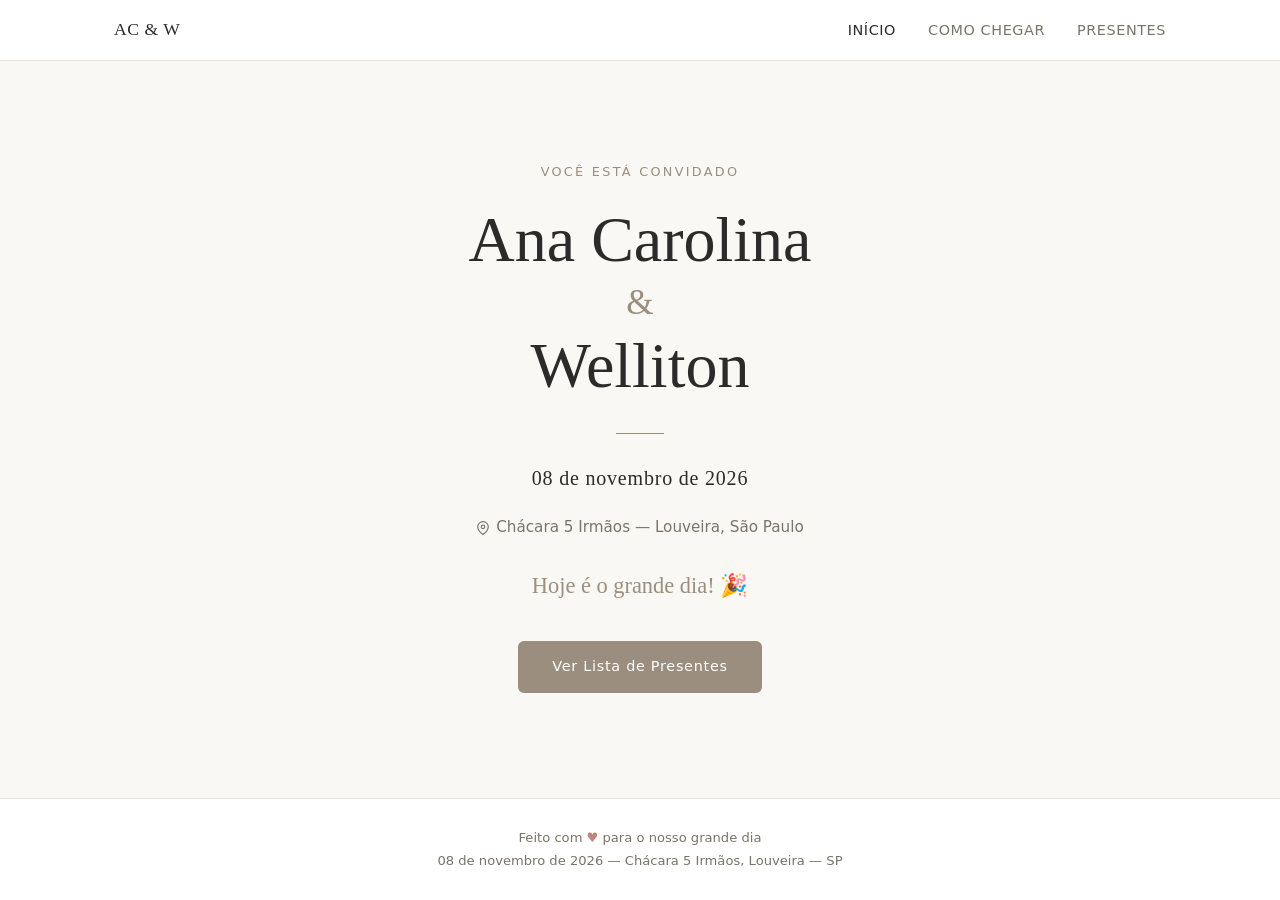
==== index.html @ 6558b36c "Initial commit" ====
<!DOCTYPE html>
<html lang="pt-BR">
<head>
  <meta charset="UTF-8" />
  <meta name="viewport" content="width=device-width, initial-scale=1.0" />
  <title>Ana Carolina &amp; Welliton — 08.11.2026</title>
  <meta name="description" content="Casamento de Ana Carolina e Welliton — 08 de novembro de 2026, Chácara 5 Irmãos, Louveira, São Paulo." />
  <link rel="stylesheet" href="assets/css/style.css" />
</head>
<body>

  <!-- Navegação -->
  <nav class="nav" aria-label="Navegação principal">
    <div class="container nav__inner">
      <span class="nav__brand">AC &amp; W</span>
      <ul class="nav__links">
        <li><a href="index.html" class="active" aria-current="page">Início</a></li>
        <li><a href="como-chegar.html">Como Chegar</a></li>
        <li><a href="presentes.html">Presentes</a></li>
      </ul>
    </div>
  </nav>

  <main>
    <!-- Hero -->
    <section class="hero" aria-labelledby="hero-names">
      <p class="hero__eyebrow">Você está convidado</p>

      <h1 class="hero__names" id="hero-names">
        Ana Carolina
        <span class="hero__ampersand">&amp;</span>
        Welliton
      </h1>

      <div class="hero__divider" aria-hidden="true"></div>

      <p class="hero__date">08 de novembro de 2026</p>

      <a class="hero__location" href="como-chegar.html" aria-label="Ver como chegar">
        <svg width="14" height="14" viewBox="0 0 24 24" fill="none"
             stroke="currentColor" stroke-width="2" stroke-linecap="round"
             stroke-linejoin="round" aria-hidden="true">
          <path d="M21 10c0 7-9 13-9 13S3 17 3 10a9 9 0 0 1 18 0z"/>
          <circle cx="12" cy="10" r="3"/>
        </svg>
        Chácara 5 Irmãos — Louveira, São Paulo
      </a>

      <!-- Contador regressivo -->
      <div class="countdown" id="countdown" aria-label="Contagem regressiva para o casamento">
        <div class="countdown__item">
          <span class="countdown__num" id="cd-days">—</span>
          <span class="countdown__label">dias</span>
        </div>
        <span class="countdown__sep" aria-hidden="true">·</span>
        <div class="countdown__item">
          <span class="countdown__num" id="cd-hours">—</span>
          <span class="countdown__label">horas</span>
        </div>
        <span class="countdown__sep" aria-hidden="true">·</span>
        <div class="countdown__item">
          <span class="countdown__num" id="cd-min">—</span>
          <span class="countdown__label">minutos</span>
        </div>
        <span class="countdown__sep" aria-hidden="true">·</span>
        <div class="countdown__item">
          <span class="countdown__num" id="cd-sec">—</span>
          <span class="countdown__label">segundos</span>
        </div>
      </div>

      <div class="hero__cta">
        <a href="presentes.html" class="btn btn-primary">Ver Lista de Presentes</a>
      </div>
    </section>
  </main>

  <!-- Rodapé -->
  <footer class="footer">
    <p class="footer__text">
      Feito com <span class="footer__heart" aria-label="amor">♥</span> para o nosso grande dia<br />
      08 de novembro de 2026 &mdash; Chácara 5 Irmãos, Louveira &mdash; SP
    </p>
  </footer>

  <!-- Contador regressivo -->
  <script>
    (function () {
      // Data e hora da cerimônia (horário de Brasília, UTC-3)
      var WEDDING = new Date("2026-11-08T16:00:00-03:00");

      function pad(n) { return String(n).padStart(2, "0"); }

      function tick() {
        var now  = new Date();
        var diff = WEDDING - now;

        if (diff <= 0) {
          document.getElementById("countdown").innerHTML =
            '<p style="font-family:var(--font-serif);font-size:1.4rem;color:var(--color-accent)">Hoje é o grande dia! 🎉</p>';
          return;
        }

        var days  = Math.floor(diff / 864e5);
        var hours = Math.floor((diff % 864e5) / 36e5);
        var mins  = Math.floor((diff % 36e5) / 6e4);
        var secs  = Math.floor((diff % 6e4) / 1e3);

        document.getElementById("cd-days").textContent  = days;
        document.getElementById("cd-hours").textContent = pad(hours);
        document.getElementById("cd-min").textContent   = pad(mins);
        document.getElementById("cd-sec").textContent   = pad(secs);
      }

      tick();
      setInterval(tick, 1000);
    })();
  </script>

</body>
</html>
---- assets/css/style.css ----
/* ============================================================
   Site de Casamento — Ana Carolina & Welliton
   Estilo: Moderno e minimalista
   ============================================================ */

/* ---------- Reset & base ---------- */
*, *::before, *::after {
  box-sizing: border-box;
  margin: 0;
  padding: 0;
}

:root {
  --color-bg:       #faf8f5;
  --color-surface:  #ffffff;
  --color-text:     #2b2b2b;
  --color-muted:    #7a7469;
  --color-accent:   #9b8e7e;   /* sage/taupe */
  --color-accent-h: #7a6d5e;   /* hover */
  --color-border:   #e8e3db;
  --color-tag:      #f0ece5;

  --font-sans: "Segoe UI", system-ui, -apple-system, sans-serif;
  --font-serif: Georgia, "Times New Roman", serif;

  --radius: 12px;
  --radius-sm: 6px;
  --shadow: 0 2px 16px rgba(0,0,0,.07);
  --transition: 180ms ease;
}

html {
  font-size: 16px;
  scroll-behavior: smooth;
}

body {
  font-family: var(--font-sans);
  background-color: var(--color-bg);
  color: var(--color-text);
  line-height: 1.65;
  min-height: 100vh;
  display: flex;
  flex-direction: column;
}

img {
  max-width: 100%;
  display: block;
}

a {
  color: var(--color-accent);
  text-decoration: none;
  transition: color var(--transition);
}

a:hover {
  color: var(--color-accent-h);
}

/* ---------- Layout helpers ---------- */
.container {
  width: 100%;
  max-width: 1100px;
  margin: 0 auto;
  padding: 0 24px;
}

main {
  flex: 1;
}

/* ---------- Navigation ---------- */
.nav {
  background: var(--color-surface);
  border-bottom: 1px solid var(--color-border);
  position: sticky;
  top: 0;
  z-index: 100;
}

.nav__inner {
  display: flex;
  align-items: center;
  justify-content: space-between;
  height: 60px;
}

.nav__brand {
  font-family: var(--font-serif);
  font-size: 1.1rem;
  color: var(--color-text);
  letter-spacing: .03em;
}

.nav__links {
  display: flex;
  gap: 32px;
  list-style: none;
}

.nav__links a {
  font-size: .9rem;
  color: var(--color-muted);
  letter-spacing: .04em;
  text-transform: uppercase;
  transition: color var(--transition);
}

.nav__links a:hover,
.nav__links a.active {
  color: var(--color-text);
}

/* ---------- Hero (index.html) ---------- */
.hero {
  display: flex;
  flex-direction: column;
  align-items: center;
  justify-content: center;
  text-align: center;
  padding: 100px 24px 80px;
  gap: 20px;
}

.hero__eyebrow {
  font-size: .8rem;
  letter-spacing: .18em;
  text-transform: uppercase;
  color: var(--color-accent);
}

.hero__names {
  font-family: var(--font-serif);
  font-size: clamp(2.4rem, 6vw, 4rem);
  font-weight: 400;
  line-height: 1.2;
  color: var(--color-text);
}

.hero__ampersand {
  display: block;
  font-size: .55em;
  color: var(--color-accent);
  margin: .1em 0;
}

.hero__divider {
  width: 48px;
  height: 1px;
  background: var(--color-accent);
  margin: 8px auto;
}

.hero__date {
  font-family: var(--font-serif);
  font-size: 1.25rem;
  color: var(--color-text);
  letter-spacing: .04em;
}

.hero__location {
  font-size: .95rem;
  color: var(--color-muted);
  display: flex;
  align-items: center;
  gap: 6px;
  text-decoration: none;
  transition: color var(--transition);
}

.hero__location:hover {
  color: var(--color-accent);
}

.hero__location svg {
  flex-shrink: 0;
}

.hero__cta {
  margin-top: 16px;
}

/* Countdown */
.countdown {
  display: flex;
  gap: 28px;
  justify-content: center;
  flex-wrap: wrap;
  margin-top: 8px;
}

.countdown__item {
  display: flex;
  flex-direction: column;
  align-items: center;
  gap: 2px;
}

.countdown__num {
  font-family: var(--font-serif);
  font-size: 2.4rem;
  line-height: 1;
  color: var(--color-text);
  min-width: 56px;
  text-align: center;
}

.countdown__label {
  font-size: .7rem;
  letter-spacing: .12em;
  text-transform: uppercase;
  color: var(--color-muted);
}

.countdown__sep {
  font-size: 1.8rem;
  color: var(--color-border);
  padding-top: 4px;
}

/* ---------- Buttons ---------- */
.btn {
  display: inline-block;
  padding: 12px 32px;
  border-radius: var(--radius-sm);
  font-size: .9rem;
  font-weight: 500;
  letter-spacing: .05em;
  cursor: pointer;
  transition: background var(--transition), color var(--transition), border-color var(--transition);
  text-decoration: none;
}

.btn-primary {
  background: var(--color-accent);
  color: #fff;
  border: 2px solid var(--color-accent);
}

.btn-primary:hover {
  background: var(--color-accent-h);
  border-color: var(--color-accent-h);
  color: #fff;
}

.btn-outline {
  background: transparent;
  color: var(--color-accent);
  border: 2px solid var(--color-accent);
}

.btn-outline:hover {
  background: var(--color-accent);
  color: #fff;
}

/* ---------- Page header ---------- */
.page-header {
  text-align: center;
  padding: 60px 24px 40px;
}

.page-header__title {
  font-family: var(--font-serif);
  font-size: clamp(1.8rem, 4vw, 2.6rem);
  font-weight: 400;
  color: var(--color-text);
}

.page-header__sub {
  margin-top: 10px;
  color: var(--color-muted);
  font-size: .95rem;
}

/* ---------- Gifts grid (presentes.html) ---------- */
.gifts-section {
  padding: 0 0 80px;
}

#gifts-grid {
  display: grid;
  grid-template-columns: repeat(auto-fill, minmax(260px, 1fr));
  gap: 28px;
}

.gift-card {
  background: var(--color-surface);
  border: 1px solid var(--color-border);
  border-radius: var(--radius);
  overflow: hidden;
  display: flex;
  flex-direction: column;
  box-shadow: var(--shadow);
  transition: transform var(--transition), box-shadow var(--transition);
}

.gift-card:hover {
  transform: translateY(-3px);
  box-shadow: 0 6px 24px rgba(0,0,0,.1);
}

.gift-img-wrap {
  width: 100%;
  aspect-ratio: 4 / 3;
  overflow: hidden;
  background: var(--color-tag);
}

.gift-img-wrap img {
  width: 100%;
  height: 100%;
  object-fit: cover;
  transition: transform 300ms ease;
}

.gift-card:hover .gift-img-wrap img {
  transform: scale(1.04);
}

.gift-body {
  padding: 20px;
  display: flex;
  flex-direction: column;
  flex: 1;
  gap: 8px;
}

.gift-title {
  font-family: var(--font-serif);
  font-size: 1.1rem;
  font-weight: 400;
  color: var(--color-text);
}

.gift-desc {
  font-size: .88rem;
  color: var(--color-muted);
  line-height: 1.55;
  flex: 1;
}

.gift-price {
  font-size: 1.2rem;
  font-weight: 600;
  color: var(--color-text);
}

.gift-body .btn {
  align-self: flex-start;
  margin-top: 4px;
}

.empty-state {
  color: var(--color-muted);
  text-align: center;
  padding: 40px;
  grid-column: 1 / -1;
}

/* ---------- Payment page (pagamento.html) ---------- */
.payment-section {
  display: flex;
  flex-direction: column;
  align-items: center;
  padding: 20px 24px 80px;
  gap: 0;
}

.payment-card {
  background: var(--color-surface);
  border: 1px solid var(--color-border);
  border-radius: var(--radius);
  box-shadow: var(--shadow);
  padding: 40px 36px;
  max-width: 480px;
  width: 100%;
  display: flex;
  flex-direction: column;
  align-items: center;
  gap: 24px;
  text-align: center;
}

.payment-info {
  width: 100%;
}

.payment-gift-title {
  font-family: var(--font-serif);
  font-size: 1.4rem;
  font-weight: 400;
  margin: 6px 0 2px;
}

.payment-gift-price {
  font-size: 1.5rem;
  font-weight: 600;
  color: var(--color-accent);
}

.payment-no-gift {
  color: var(--color-muted);
  font-size: .95rem;
}

.qr-wrapper {
  padding: 16px;
  background: #fff;
  border: 1px solid var(--color-border);
  border-radius: var(--radius-sm);
  display: inline-block;
}

#qrcode img,
#qrcode canvas {
  border-radius: 4px;
}

.pix-label {
  font-size: .8rem;
  letter-spacing: .1em;
  text-transform: uppercase;
  color: var(--color-muted);
  width: 100%;
  text-align: left;
}

.pix-copy-row {
  display: flex;
  gap: 8px;
  width: 100%;
}

#pix-string {
  flex: 1;
  padding: 10px 12px;
  border: 1px solid var(--color-border);
  border-radius: var(--radius-sm);
  font-size: .78rem;
  font-family: monospace;
  color: var(--color-muted);
  background: var(--color-bg);
  overflow: hidden;
  text-overflow: ellipsis;
  white-space: nowrap;
  cursor: text;
  min-width: 0;
}

#copy-btn {
  padding: 10px 20px;
  white-space: nowrap;
  flex-shrink: 0;
}

#copy-feedback {
  font-size: .82rem;
  color: #4a7c59;
  font-weight: 500;
  min-height: 20px;
  transition: opacity var(--transition);
  opacity: 0;
}

#copy-feedback.visible {
  opacity: 1;
}

.payment-back {
  margin-top: 4px;
  font-size: .88rem;
  color: var(--color-muted);
}

.payment-back a {
  color: var(--color-accent);
}

/* ---------- Directions page (como-chegar.html) ---------- */
.directions-section {
  padding: 0 0 80px;
}

.directions-card {
  display: grid;
  grid-template-columns: 1fr 1fr;
  gap: 0;
  background: var(--color-surface);
  border: 1px solid var(--color-border);
  border-radius: var(--radius);
  overflow: hidden;
  box-shadow: var(--shadow);
}

.directions-info {
  padding: 40px 36px;
  display: flex;
  flex-direction: column;
  gap: 28px;
}

.directions-block {
  display: flex;
  flex-direction: column;
  gap: 4px;
}

.directions-heading {
  font-size: .72rem;
  letter-spacing: .14em;
  text-transform: uppercase;
  color: var(--color-muted);
  font-weight: 500;
  font-family: var(--font-sans);
}

.directions-place {
  font-family: var(--font-serif);
  font-size: 1.3rem;
  font-weight: 400;
}

.directions-address {
  font-style: normal;
  line-height: 1.7;
  color: var(--color-text);
}

.directions-btn {
  align-self: flex-start;
  display: inline-flex;
  align-items: center;
  gap: 8px;
  margin-top: auto;
}

.directions-map {
  min-height: 400px;
}

.directions-map iframe {
  width: 100%;
  height: 100%;
  min-height: 400px;
  border: none;
  display: block;
}

@media (max-width: 720px) {
  .directions-card {
    grid-template-columns: 1fr;
  }

  .directions-info {
    padding: 28px 20px;
  }

  .directions-map,
  .directions-map iframe {
    min-height: 300px;
  }
}

/* ---------- Footer ---------- */
.footer {
  background: var(--color-surface);
  border-top: 1px solid var(--color-border);
  text-align: center;
  padding: 28px 24px;
}

.footer__text {
  font-size: .82rem;
  color: var(--color-muted);
  line-height: 1.7;
}

.footer__heart {
  color: #c0857a;
}

/* ---------- Responsive ---------- */
@media (max-width: 600px) {
  .nav__links {
    gap: 18px;
  }

  .nav__links a {
    font-size: .8rem;
  }

  .hero {
    padding: 70px 20px 56px;
  }

  .payment-card {
    padding: 28px 20px;
  }

  .countdown__num {
    font-size: 1.8rem;
    min-width: 42px;
  }

  #gifts-grid {
    grid-template-columns: repeat(auto-fill, minmax(220px, 1fr));
    gap: 18px;
  }
}

@media (max-width: 400px) {
  #gifts-grid {
    grid-template-columns: 1fr;
  }
}
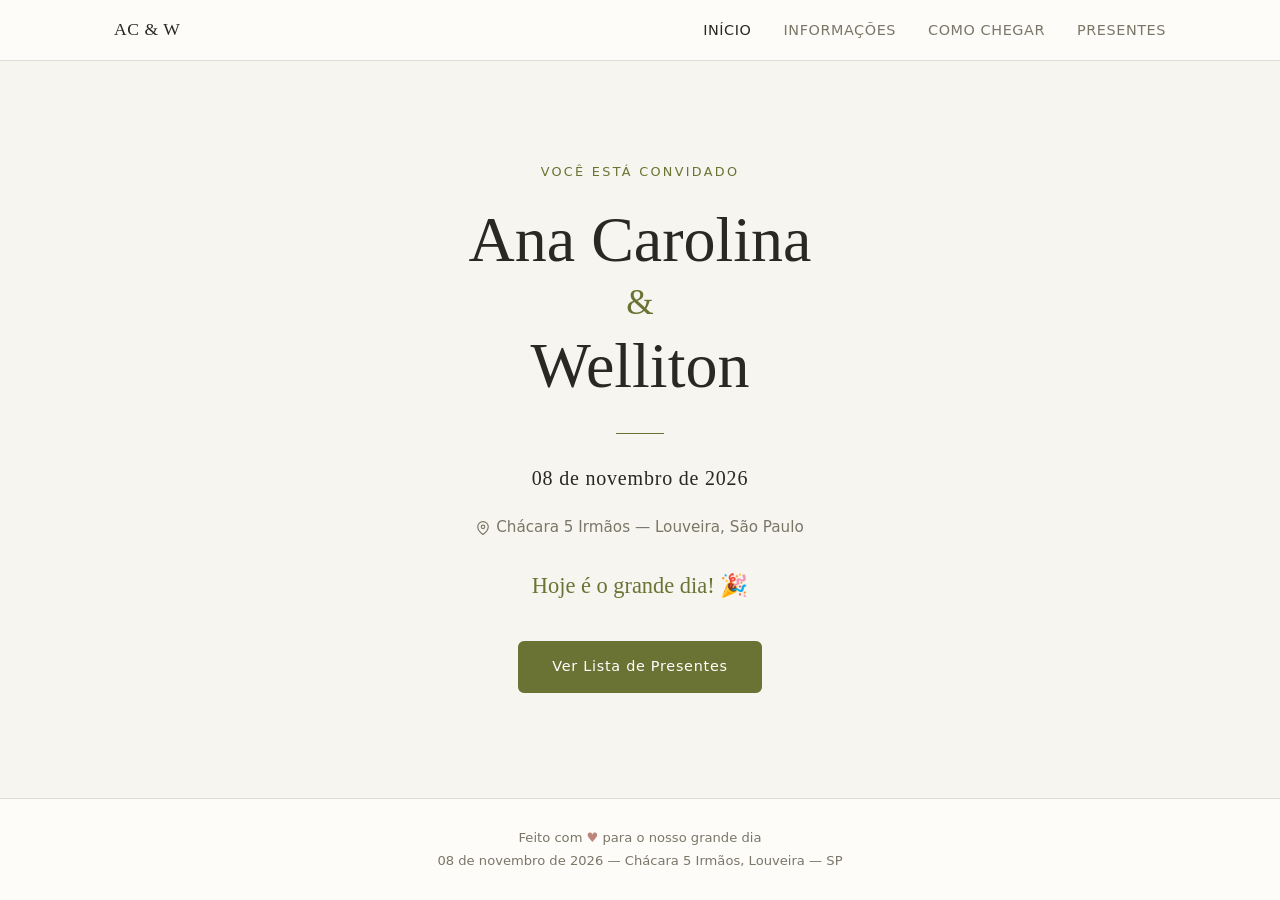
==== commit b2d00372: "Add página Informações" ====
--- a/index.html
+++ b/index.html
@@ -15,6 +15,7 @@
       <span class="nav__brand">AC &amp; W</span>
       <ul class="nav__links">
         <li><a href="index.html" class="active" aria-current="page">Início</a></li>
+        <li><a href="informacoes.html">Informações</a></li>
         <li><a href="como-chegar.html">Como Chegar</a></li>
         <li><a href="presentes.html">Presentes</a></li>
       </ul>
--- a/assets/css/style.css
+++ b/assets/css/style.css
@@ -11,14 +11,14 @@
 }
 
 :root {
-  --color-bg:       #faf8f5;
-  --color-surface:  #ffffff;
-  --color-text:     #2b2b2b;
-  --color-muted:    #7a7469;
-  --color-accent:   #9b8e7e;   /* sage/taupe */
-  --color-accent-h: #7a6d5e;   /* hover */
-  --color-border:   #e8e3db;
-  --color-tag:      #f0ece5;
+  --color-bg:       #f7f5ef;
+  --color-surface:  #fdfcf8;
+  --color-text:     #2a2824;
+  --color-muted:    #7a7668;
+  --color-accent:   #6b7334;   /* verde oliva do convite */
+  --color-accent-h: #545c28;   /* hover */
+  --color-border:   #e2ddd3;
+  --color-tag:      #eeeade;
 
   --font-sans: "Segoe UI", system-ui, -apple-system, sans-serif;
   --font-serif: Georgia, "Times New Roman", serif;
@@ -479,6 +479,65 @@
   color: var(--color-accent);
 }
 
+/* ---------- Info page (informacoes.html) ---------- */
+.info-section {
+  padding: 0 0 80px;
+}
+
+.info-grid {
+  display: grid;
+  grid-template-columns: repeat(auto-fill, minmax(240px, 1fr));
+  gap: 24px;
+}
+
+.info-card {
+  background: var(--color-surface);
+  border: 1px solid var(--color-border);
+  border-radius: var(--radius);
+  padding: 36px 28px;
+  display: flex;
+  flex-direction: column;
+  align-items: center;
+  text-align: center;
+  gap: 10px;
+  box-shadow: var(--shadow);
+}
+
+.info-icon {
+  width: 56px;
+  height: 56px;
+  border-radius: 50%;
+  background: var(--color-tag);
+  display: flex;
+  align-items: center;
+  justify-content: center;
+  color: var(--color-accent);
+  margin-bottom: 4px;
+  flex-shrink: 0;
+}
+
+.info-label {
+  font-family: var(--font-sans);
+  font-size: .7rem;
+  font-weight: 500;
+  letter-spacing: .14em;
+  text-transform: uppercase;
+  color: var(--color-muted);
+}
+
+.info-value {
+  font-family: var(--font-serif);
+  font-size: 1.2rem;
+  font-weight: 400;
+  color: var(--color-text);
+  line-height: 1.3;
+}
+
+.info-detail {
+  font-size: .85rem;
+  color: var(--color-muted);
+}
+
 /* ---------- Directions page (como-chegar.html) ---------- */
 .directions-section {
   padding: 0 0 80px;
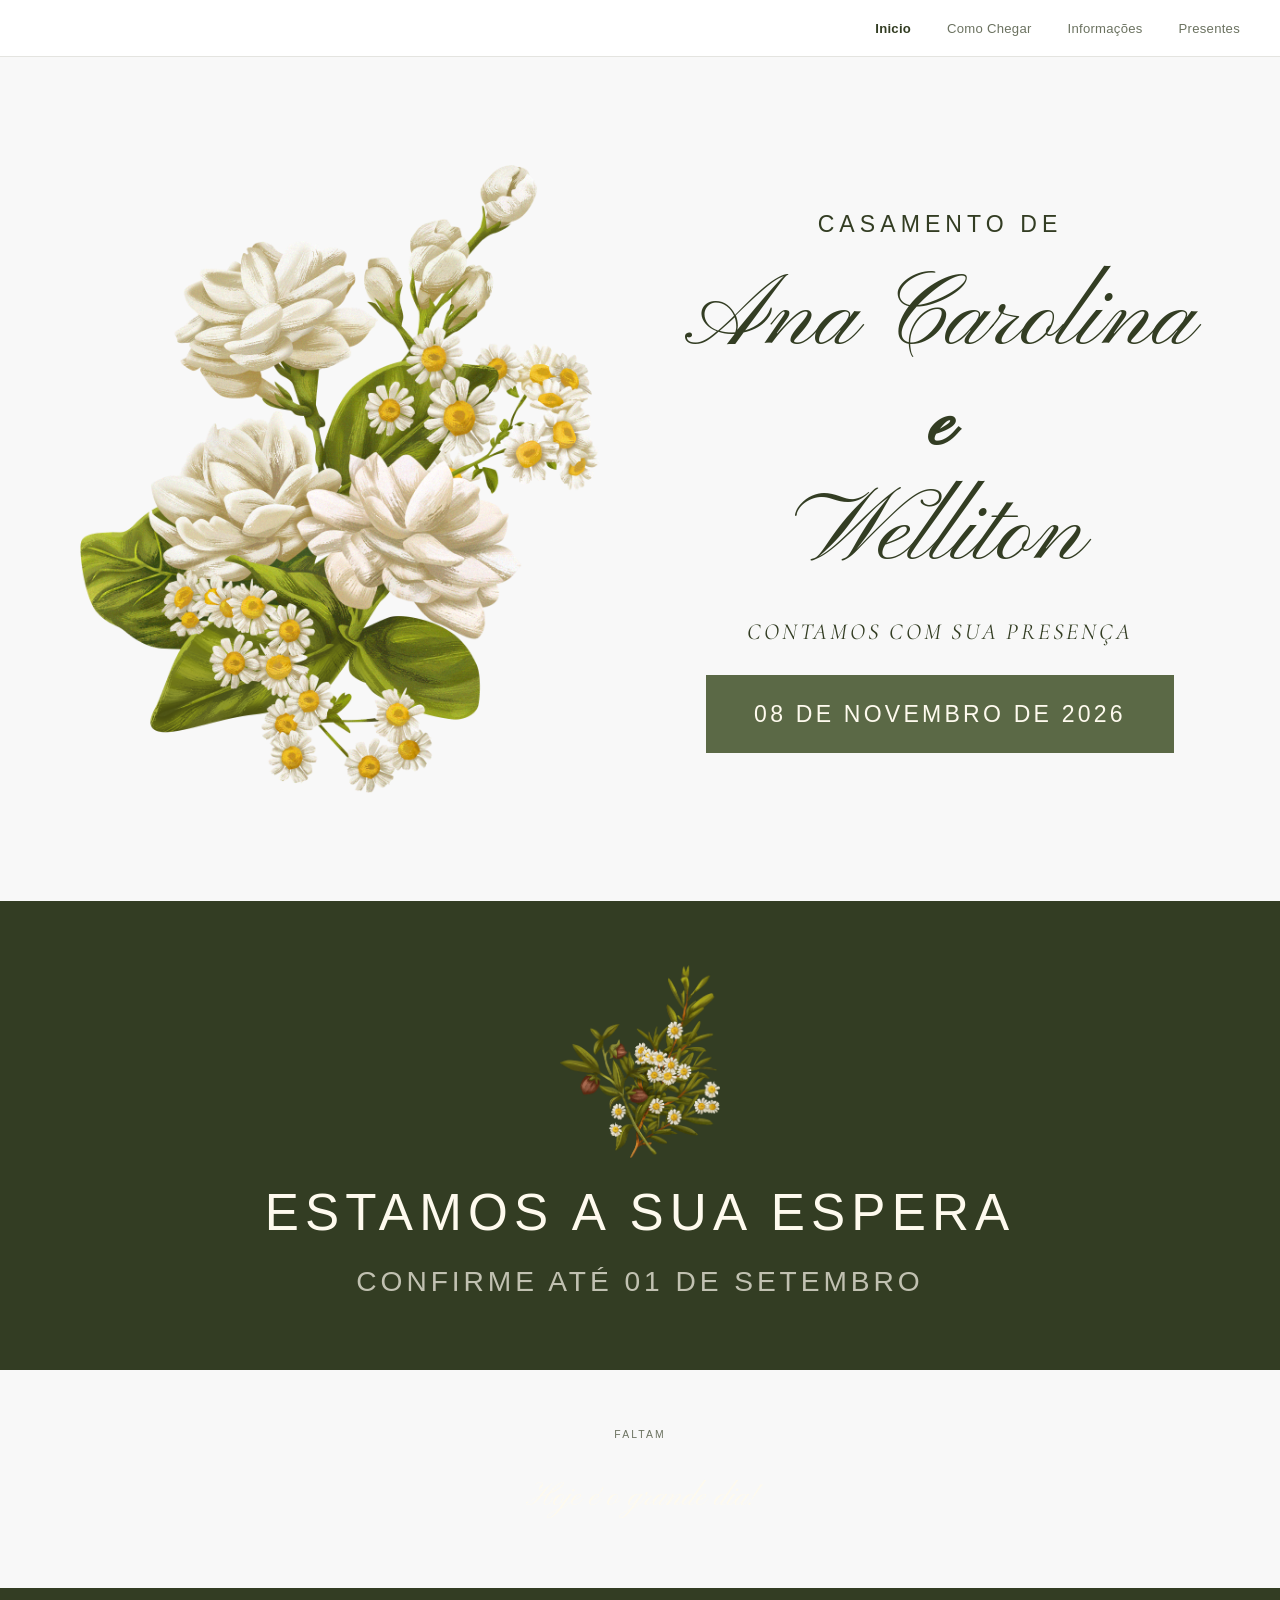
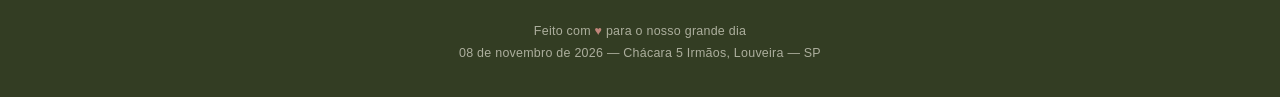
==== commit d39e891a: "Updated site" ====
--- a/index.html
+++ b/index.html
@@ -9,45 +9,52 @@
 </head>
 <body>
 
-  <!-- Navegação -->
   <nav class="nav" aria-label="Navegação principal">
-    <div class="container nav__inner">
-      <span class="nav__brand">AC &amp; W</span>
+    <div class="nav__inner">
       <ul class="nav__links">
-        <li><a href="index.html" class="active" aria-current="page">Início</a></li>
+        <li><a href="index.html" class="active" aria-current="page">Inicio</a></li>
+        <li><a href="como-chegar.html">Como Chegar</a></li>
         <li><a href="informacoes.html">Informações</a></li>
-        <li><a href="como-chegar.html">Como Chegar</a></li>
         <li><a href="presentes.html">Presentes</a></li>
       </ul>
     </div>
   </nav>
 
   <main>
-    <!-- Hero -->
+
+    <!-- Seção 1: Hero -->
     <section class="hero" aria-labelledby="hero-names">
-      <p class="hero__eyebrow">Você está convidado</p>
 
-      <h1 class="hero__names" id="hero-names">
-        Ana Carolina
-        <span class="hero__ampersand">&amp;</span>
-        Welliton
-      </h1>
+      <div class="hero__image">
+        <img src="assets/images/d54f383f4d6d61585a8a00bed54fc7d7.png" alt="Arranjo floral" />
+      </div>
 
-      <div class="hero__divider" aria-hidden="true"></div>
+      <div class="hero__content">
+        <p class="hero__eyebrow">Casamento de</p>
 
-      <p class="hero__date">08 de novembro de 2026</p>
+        <h1 class="hero__names" id="hero-names">
+          <span class="hero__name-line">Ana Carolina</span>
+          <span class="hero__ampersand">e</span>
+          <span class="hero__name-line">Welliton</span>
+        </h1>
 
-      <a class="hero__location" href="como-chegar.html" aria-label="Ver como chegar">
-        <svg width="14" height="14" viewBox="0 0 24 24" fill="none"
-             stroke="currentColor" stroke-width="2" stroke-linecap="round"
-             stroke-linejoin="round" aria-hidden="true">
-          <path d="M21 10c0 7-9 13-9 13S3 17 3 10a9 9 0 0 1 18 0z"/>
-          <circle cx="12" cy="10" r="3"/>
-        </svg>
-        Chácara 5 Irmãos — Louveira, São Paulo
-      </a>
+        <p class="hero__tagline">Contamos com sua presença</p>
 
-      <!-- Contador regressivo -->
+        <a href="informacoes.html" class="hero__date-btn">08 de novembro de 2026</a>
+      </div>
+
+    </section>
+
+    <!-- Seção 2: Faixa escura -->
+    <section class="dark-band">
+      <img class="dark-band__flower" src="assets/images/e758992839e4e26e78a0bee443cef028.png" alt="" aria-hidden="true" />
+      <p class="dark-band__title">Estamos a sua espera</p>
+      <p class="dark-band__sub">Confirme até 01 de setembro</p>
+    </section>
+
+    <!-- Contador regressivo -->
+    <div class="countdown-section">
+      <p class="countdown-section__label">Faltam</p>
       <div class="countdown" id="countdown" aria-label="Contagem regressiva para o casamento">
         <div class="countdown__item">
           <span class="countdown__num" id="cd-days">—</span>
@@ -69,14 +76,10 @@
           <span class="countdown__label">segundos</span>
         </div>
       </div>
+    </div>
 
-      <div class="hero__cta">
-        <a href="presentes.html" class="btn btn-primary">Ver Lista de Presentes</a>
-      </div>
-    </section>
   </main>
 
-  <!-- Rodapé -->
   <footer class="footer">
     <p class="footer__text">
       Feito com <span class="footer__heart" aria-label="amor">♥</span> para o nosso grande dia<br />
@@ -84,35 +87,27 @@
     </p>
   </footer>
 
-  <!-- Contador regressivo -->
   <script>
     (function () {
-      // Data e hora da cerimônia (horário de Brasília, UTC-3)
       var WEDDING = new Date("2026-11-08T16:00:00-03:00");
-
       function pad(n) { return String(n).padStart(2, "0"); }
-
       function tick() {
         var now  = new Date();
         var diff = WEDDING - now;
-
         if (diff <= 0) {
           document.getElementById("countdown").innerHTML =
-            '<p style="font-family:var(--font-serif);font-size:1.4rem;color:var(--color-accent)">Hoje é o grande dia! 🎉</p>';
+            '<p style="font-family:var(--font-script);font-size:2rem;color:var(--color-dark-text)">Hoje é o grande dia!</p>';
           return;
         }
-
         var days  = Math.floor(diff / 864e5);
         var hours = Math.floor((diff % 864e5) / 36e5);
         var mins  = Math.floor((diff % 36e5) / 6e4);
         var secs  = Math.floor((diff % 6e4) / 1e3);
-
         document.getElementById("cd-days").textContent  = days;
         document.getElementById("cd-hours").textContent = pad(hours);
         document.getElementById("cd-min").textContent   = pad(mins);
         document.getElementById("cd-sec").textContent   = pad(secs);
       }
-
       tick();
       setInterval(tick, 1000);
     })();
--- a/assets/css/style.css
+++ b/assets/css/style.css
@@ -1,7 +1,8 @@
 /* ============================================================
    Site de Casamento — Ana Carolina & Welliton
-   Estilo: Moderno e minimalista
    ============================================================ */
+
+@import url('https://fonts.googleapis.com/css2?family=Pinyon+Script&family=Cormorant+Garamond:ital,wght@0,300;0,400;1,300;1,400&display=swap');
 
 /* ---------- Reset & base ---------- */
 *, *::before, *::after {
@@ -11,21 +12,24 @@
 }
 
 :root {
-  --color-bg:       #f7f5ef;
-  --color-surface:  #fdfcf8;
-  --color-text:     #2a2824;
-  --color-muted:    #7a7668;
-  --color-accent:   #6b7334;   /* verde oliva do convite */
-  --color-accent-h: #545c28;   /* hover */
-  --color-border:   #e2ddd3;
+  --color-bg:       #f8f8f8;
+  --color-surface:  #ffffff;
+  --color-text:     #333d23;
+  --color-muted:    #6b7260;
+  --color-accent:   #5b6946;
+  --color-accent-h: #4a5637;
+  --color-dark:     #333d23;
+  --color-dark-text:#fefaee;
+  --color-border:   #e4e4e0;
   --color-tag:      #eeeade;
 
-  --font-sans: "Segoe UI", system-ui, -apple-system, sans-serif;
-  --font-serif: Georgia, "Times New Roman", serif;
-
-  --radius: 12px;
-  --radius-sm: 6px;
-  --shadow: 0 2px 16px rgba(0,0,0,.07);
+  --font-script: 'Pinyon Script', cursive;
+  --font-serif:  'Cormorant Garamond', Georgia, serif;
+  --font-ui:     -apple-system, BlinkMacSystemFont, "Segoe UI", sans-serif;
+
+  --radius: 8px;
+  --radius-sm: 4px;
+  --shadow: 0 2px 20px rgba(0,0,0,.06);
   --transition: 180ms ease;
 }
 
@@ -35,7 +39,7 @@
 }
 
 body {
-  font-family: var(--font-sans);
+  font-family: var(--font-ui);
   background-color: var(--color-bg);
   color: var(--color-text);
   line-height: 1.65;
@@ -44,32 +48,24 @@
   flex-direction: column;
 }
 
-img {
-  max-width: 100%;
-  display: block;
-}
+img { max-width: 100%; display: block; }
 
 a {
   color: var(--color-accent);
   text-decoration: none;
   transition: color var(--transition);
 }
-
-a:hover {
-  color: var(--color-accent-h);
-}
+a:hover { color: var(--color-accent-h); }
 
 /* ---------- Layout helpers ---------- */
 .container {
   width: 100%;
   max-width: 1100px;
   margin: 0 auto;
-  padding: 0 24px;
-}
-
-main {
-  flex: 1;
-}
+  padding: 0 32px;
+}
+
+main { flex: 1; }
 
 /* ---------- Navigation ---------- */
 .nav {
@@ -83,207 +79,287 @@
 .nav__inner {
   display: flex;
   align-items: center;
-  justify-content: space-between;
-  height: 60px;
-}
-
-.nav__brand {
-  font-family: var(--font-serif);
-  font-size: 1.1rem;
-  color: var(--color-text);
-  letter-spacing: .03em;
+  justify-content: flex-end;
+  height: 56px;
+  padding: 0 40px;
 }
 
 .nav__links {
   display: flex;
-  gap: 32px;
+  gap: 36px;
   list-style: none;
 }
 
 .nav__links a {
-  font-size: .9rem;
-  color: var(--color-muted);
-  letter-spacing: .04em;
-  text-transform: uppercase;
+  font-family: var(--font-ui);
+  font-size: .82rem;
+  color: var(--color-muted);
+  letter-spacing: .02em;
+  font-weight: 400;
   transition: color var(--transition);
 }
 
 .nav__links a:hover,
 .nav__links a.active {
   color: var(--color-text);
-}
-
-/* ---------- Hero (index.html) ---------- */
+  font-weight: 600;
+}
+
+/* ---------- Hero — two-column ---------- */
 .hero {
-  display: flex;
-  flex-direction: column;
+  display: grid;
+  grid-template-columns: 1fr 1fr;
+  min-height: calc(100vh - 56px);
+  background: var(--color-bg);
+  overflow: hidden;
+}
+
+.hero__image {
+  display: flex;
   align-items: center;
   justify-content: center;
-  text-align: center;
-  padding: 100px 24px 80px;
+  padding: 40px 20px 40px 60px;
+  overflow: hidden;
+}
+
+.hero__image img {
+  width: 100%;
+  max-width: 520px;
+  height: auto;
+  object-fit: contain;
+  object-position: center;
+}
+
+.hero__content {
+  display: flex;
+  flex-direction: column;
+  align-items: center;
+  justify-content: center;
+  text-align: center;
+  padding: 80px 60px 80px 20px;
   gap: 20px;
 }
 
 .hero__eyebrow {
-  font-size: .8rem;
-  letter-spacing: .18em;
-  text-transform: uppercase;
-  color: var(--color-accent);
+  font-family: var(--font-ui);
+  font-size: clamp(1rem, 1.8vw, 1.65rem);
+  letter-spacing: .22em;
+  text-transform: uppercase;
+  color: var(--color-text);
+  font-weight: 400;
 }
 
 .hero__names {
+  display: flex;
+  flex-direction: column;
+  align-items: center;
+  gap: 0;
+  line-height: 1;
+}
+
+.hero__name-line {
+  font-family: var(--font-script);
+  font-size: clamp(3.5rem, 7.8vw, 7.2rem);
+  font-weight: 400;
+  color: var(--color-text);
+  display: block;
+  line-height: 1.15;
+}
+
+.hero__ampersand {
+  font-family: var(--font-script);
+  font-size: clamp(2.8rem, 6vw, 5.5rem);
+  color: var(--color-text);
+  display: block;
+  line-height: 1.3;
+}
+
+.hero__tagline {
   font-family: var(--font-serif);
-  font-size: clamp(2.4rem, 6vw, 4rem);
+  font-size: clamp(1rem, 1.8vw, 1.65rem);
+  letter-spacing: .12em;
+  text-transform: uppercase;
+  color: var(--color-text);
+  font-weight: 400;
+  font-style: italic;
+}
+
+.hero__date-btn {
+  display: inline-block;
+  background: var(--color-accent);
+  color: var(--color-dark-text);
+  font-family: var(--font-ui);
+  font-size: clamp(1rem, 1.8vw, 1.65rem);
+  letter-spacing: .14em;
+  text-transform: uppercase;
+  font-weight: 400;
+  padding: 20px 48px;
+  text-decoration: none;
+  transition: background var(--transition);
+  margin-top: 4px;
+}
+
+.hero__date-btn:hover {
+  background: var(--color-accent-h);
+  color: var(--color-dark-text);
+}
+
+/* ---------- Dark band (section 2) ---------- */
+.dark-band {
+  background: var(--color-dark);
+  display: flex;
+  flex-direction: column;
+  align-items: center;
+  justify-content: center;
+  text-align: center;
+  padding: 64px 32px;
+  gap: 16px;
+  position: relative;
+  overflow: hidden;
+}
+
+.dark-band__flower {
+  width: 160px;
+  height: auto;
+  margin-bottom: 8px;
+}
+
+.dark-band__title {
+  font-family: var(--font-ui);
+  font-size: clamp(2rem, 4vw, 3.7rem);
+  letter-spacing: .12em;
+  text-transform: uppercase;
+  color: var(--color-dark-text);
   font-weight: 400;
   line-height: 1.2;
-  color: var(--color-text);
-}
-
-.hero__ampersand {
-  display: block;
-  font-size: .55em;
-  color: var(--color-accent);
-  margin: .1em 0;
-}
-
-.hero__divider {
-  width: 48px;
-  height: 1px;
-  background: var(--color-accent);
-  margin: 8px auto;
-}
-
-.hero__date {
-  font-family: var(--font-serif);
-  font-size: 1.25rem;
-  color: var(--color-text);
-  letter-spacing: .04em;
-}
-
-.hero__location {
-  font-size: .95rem;
-  color: var(--color-muted);
-  display: flex;
-  align-items: center;
-  gap: 6px;
-  text-decoration: none;
-  transition: color var(--transition);
-}
-
-.hero__location:hover {
-  color: var(--color-accent);
-}
-
-.hero__location svg {
-  flex-shrink: 0;
-}
-
-.hero__cta {
-  margin-top: 16px;
-}
-
-/* Countdown */
+}
+
+.dark-band__sub {
+  font-family: var(--font-ui);
+  font-size: clamp(1.1rem, 2.2vw, 2rem);
+  letter-spacing: .14em;
+  text-transform: uppercase;
+  color: rgba(254,250,238,.7);
+  font-weight: 400;
+}
+
+/* ---------- Countdown ---------- */
+.countdown-section {
+  text-align: center;
+  padding: 56px 24px 64px;
+  background: var(--color-bg);
+}
+
+.countdown-section__label {
+  font-family: var(--font-ui);
+  font-size: .65rem;
+  letter-spacing: .2em;
+  text-transform: uppercase;
+  color: var(--color-muted);
+  margin-bottom: 28px;
+}
+
 .countdown {
   display: flex;
-  gap: 28px;
+  gap: 36px;
   justify-content: center;
   flex-wrap: wrap;
-  margin-top: 8px;
 }
 
 .countdown__item {
   display: flex;
   flex-direction: column;
   align-items: center;
-  gap: 2px;
+  gap: 6px;
 }
 
 .countdown__num {
   font-family: var(--font-serif);
-  font-size: 2.4rem;
+  font-size: 2.8rem;
   line-height: 1;
   color: var(--color-text);
-  min-width: 56px;
+  font-weight: 300;
+  min-width: 64px;
   text-align: center;
 }
 
 .countdown__label {
-  font-size: .7rem;
-  letter-spacing: .12em;
+  font-family: var(--font-ui);
+  font-size: .6rem;
+  letter-spacing: .16em;
   text-transform: uppercase;
   color: var(--color-muted);
 }
 
 .countdown__sep {
-  font-size: 1.8rem;
+  font-size: 2rem;
   color: var(--color-border);
-  padding-top: 4px;
+  align-self: flex-start;
+  padding-top: 8px;
 }
 
 /* ---------- Buttons ---------- */
 .btn {
   display: inline-block;
-  padding: 12px 32px;
-  border-radius: var(--radius-sm);
-  font-size: .9rem;
-  font-weight: 500;
-  letter-spacing: .05em;
+  padding: 12px 28px;
+  font-family: var(--font-ui);
+  font-size: .78rem;
+  font-weight: 400;
+  letter-spacing: .08em;
   cursor: pointer;
-  transition: background var(--transition), color var(--transition), border-color var(--transition);
+  transition: background var(--transition), color var(--transition);
   text-decoration: none;
 }
 
 .btn-primary {
   background: var(--color-accent);
-  color: #fff;
-  border: 2px solid var(--color-accent);
-}
-
+  color: var(--color-dark-text);
+  border: none;
+}
 .btn-primary:hover {
   background: var(--color-accent-h);
-  border-color: var(--color-accent-h);
-  color: #fff;
+  color: var(--color-dark-text);
 }
 
 .btn-outline {
   background: transparent;
   color: var(--color-accent);
-  border: 2px solid var(--color-accent);
-}
-
+  border: 1.5px solid var(--color-accent);
+}
 .btn-outline:hover {
   background: var(--color-accent);
-  color: #fff;
+  color: var(--color-dark-text);
 }
 
 /* ---------- Page header ---------- */
 .page-header {
   text-align: center;
-  padding: 60px 24px 40px;
+  padding: 72px 24px 48px;
 }
 
 .page-header__title {
-  font-family: var(--font-serif);
-  font-size: clamp(1.8rem, 4vw, 2.6rem);
-  font-weight: 400;
-  color: var(--color-text);
+  font-family: var(--font-script);
+  font-size: clamp(2.4rem, 5vw, 3.8rem);
+  font-weight: 400;
+  color: var(--color-text);
+  line-height: 1.1;
 }
 
 .page-header__sub {
-  margin-top: 10px;
-  color: var(--color-muted);
-  font-size: .95rem;
-}
-
-/* ---------- Gifts grid (presentes.html) ---------- */
-.gifts-section {
-  padding: 0 0 80px;
-}
+  margin-top: 14px;
+  color: var(--color-muted);
+  font-family: var(--font-ui);
+  font-size: .85rem;
+  letter-spacing: .02em;
+}
+
+/* ---------- Gifts grid ---------- */
+.gifts-section { padding: 0 0 80px; }
 
 #gifts-grid {
   display: grid;
   grid-template-columns: repeat(auto-fill, minmax(260px, 1fr));
-  gap: 28px;
+  gap: 24px;
 }
 
 .gift-card {
@@ -296,10 +372,9 @@
   box-shadow: var(--shadow);
   transition: transform var(--transition), box-shadow var(--transition);
 }
-
 .gift-card:hover {
   transform: translateY(-3px);
-  box-shadow: 0 6px 24px rgba(0,0,0,.1);
+  box-shadow: 0 8px 28px rgba(0,0,0,.09);
 }
 
 .gift-img-wrap {
@@ -308,17 +383,13 @@
   overflow: hidden;
   background: var(--color-tag);
 }
-
 .gift-img-wrap img {
   width: 100%;
   height: 100%;
   object-fit: cover;
   transition: transform 300ms ease;
 }
-
-.gift-card:hover .gift-img-wrap img {
-  transform: scale(1.04);
-}
+.gift-card:hover .gift-img-wrap img { transform: scale(1.04); }
 
 .gift-body {
   padding: 20px;
@@ -336,37 +407,36 @@
 }
 
 .gift-desc {
-  font-size: .88rem;
+  font-size: .87rem;
   color: var(--color-muted);
   line-height: 1.55;
   flex: 1;
+  font-family: var(--font-ui);
 }
 
 .gift-price {
-  font-size: 1.2rem;
+  font-size: 1.1rem;
   font-weight: 600;
   color: var(--color-text);
-}
-
-.gift-body .btn {
-  align-self: flex-start;
-  margin-top: 4px;
-}
+  font-family: var(--font-ui);
+}
+
+.gift-body .btn { align-self: flex-start; margin-top: 4px; }
 
 .empty-state {
   color: var(--color-muted);
   text-align: center;
   padding: 40px;
   grid-column: 1 / -1;
-}
-
-/* ---------- Payment page (pagamento.html) ---------- */
+  font-family: var(--font-ui);
+}
+
+/* ---------- Payment page ---------- */
 .payment-section {
   display: flex;
   flex-direction: column;
   align-items: center;
   padding: 20px 24px 80px;
-  gap: 0;
 }
 
 .payment-card {
@@ -374,7 +444,7 @@
   border: 1px solid var(--color-border);
   border-radius: var(--radius);
   box-shadow: var(--shadow);
-  padding: 40px 36px;
+  padding: 44px 40px;
   max-width: 480px;
   width: 100%;
   display: flex;
@@ -384,26 +454,27 @@
   text-align: center;
 }
 
-.payment-info {
-  width: 100%;
-}
+.payment-info { width: 100%; }
 
 .payment-gift-title {
   font-family: var(--font-serif);
-  font-size: 1.4rem;
-  font-weight: 400;
-  margin: 6px 0 2px;
+  font-size: 1.5rem;
+  font-weight: 400;
+  margin: 8px 0 4px;
+  color: var(--color-text);
 }
 
 .payment-gift-price {
-  font-size: 1.5rem;
+  font-size: 1.6rem;
   font-weight: 600;
   color: var(--color-accent);
+  font-family: var(--font-ui);
 }
 
 .payment-no-gift {
   color: var(--color-muted);
-  font-size: .95rem;
+  font-size: .9rem;
+  font-family: var(--font-ui);
 }
 
 .qr-wrapper {
@@ -414,32 +485,26 @@
   display: inline-block;
 }
 
-#qrcode img,
-#qrcode canvas {
-  border-radius: 4px;
-}
+#qrcode img, #qrcode canvas { border-radius: 4px; }
 
 .pix-label {
-  font-size: .8rem;
-  letter-spacing: .1em;
+  font-family: var(--font-ui);
+  font-size: .7rem;
+  letter-spacing: .12em;
   text-transform: uppercase;
   color: var(--color-muted);
   width: 100%;
   text-align: left;
 }
 
-.pix-copy-row {
-  display: flex;
-  gap: 8px;
-  width: 100%;
-}
+.pix-copy-row { display: flex; gap: 8px; width: 100%; }
 
 #pix-string {
   flex: 1;
   padding: 10px 12px;
   border: 1px solid var(--color-border);
   border-radius: var(--radius-sm);
-  font-size: .78rem;
+  font-size: .76rem;
   font-family: monospace;
   color: var(--color-muted);
   background: var(--color-bg);
@@ -450,44 +515,34 @@
   min-width: 0;
 }
 
-#copy-btn {
-  padding: 10px 20px;
-  white-space: nowrap;
-  flex-shrink: 0;
-}
+#copy-btn { padding: 10px 20px; white-space: nowrap; flex-shrink: 0; }
 
 #copy-feedback {
   font-size: .82rem;
-  color: #4a7c59;
+  color: var(--color-accent);
   font-weight: 500;
   min-height: 20px;
   transition: opacity var(--transition);
   opacity: 0;
-}
-
-#copy-feedback.visible {
-  opacity: 1;
-}
+  font-family: var(--font-ui);
+}
+#copy-feedback.visible { opacity: 1; }
 
 .payment-back {
   margin-top: 4px;
-  font-size: .88rem;
-  color: var(--color-muted);
-}
-
-.payment-back a {
-  color: var(--color-accent);
-}
-
-/* ---------- Info page (informacoes.html) ---------- */
-.info-section {
-  padding: 0 0 80px;
-}
+  font-size: .85rem;
+  color: var(--color-muted);
+  font-family: var(--font-ui);
+}
+.payment-back a { color: var(--color-accent); }
+
+/* ---------- Info page ---------- */
+.info-section { padding: 0 0 80px; }
 
 .info-grid {
   display: grid;
   grid-template-columns: repeat(auto-fill, minmax(240px, 1fr));
-  gap: 24px;
+  gap: 20px;
 }
 
 .info-card {
@@ -504,8 +559,8 @@
 }
 
 .info-icon {
-  width: 56px;
-  height: 56px;
+  width: 52px;
+  height: 52px;
   border-radius: 50%;
   background: var(--color-tag);
   display: flex;
@@ -517,10 +572,10 @@
 }
 
 .info-label {
-  font-family: var(--font-sans);
-  font-size: .7rem;
-  font-weight: 500;
-  letter-spacing: .14em;
+  font-family: var(--font-ui);
+  font-size: .65rem;
+  font-weight: 600;
+  letter-spacing: .16em;
   text-transform: uppercase;
   color: var(--color-muted);
 }
@@ -534,19 +589,17 @@
 }
 
 .info-detail {
-  font-size: .85rem;
-  color: var(--color-muted);
-}
-
-/* ---------- Directions page (como-chegar.html) ---------- */
-.directions-section {
-  padding: 0 0 80px;
-}
+  font-family: var(--font-ui);
+  font-size: .82rem;
+  color: var(--color-muted);
+}
+
+/* ---------- Directions page ---------- */
+.directions-section { padding: 0 0 80px; }
 
 .directions-card {
   display: grid;
   grid-template-columns: 1fr 1fr;
-  gap: 0;
   background: var(--color-surface);
   border: 1px solid var(--color-border);
   border-radius: var(--radius);
@@ -555,30 +608,26 @@
 }
 
 .directions-info {
-  padding: 40px 36px;
+  padding: 44px 40px;
   display: flex;
   flex-direction: column;
   gap: 28px;
 }
 
-.directions-block {
-  display: flex;
-  flex-direction: column;
-  gap: 4px;
-}
+.directions-block { display: flex; flex-direction: column; gap: 4px; }
 
 .directions-heading {
-  font-size: .72rem;
-  letter-spacing: .14em;
-  text-transform: uppercase;
-  color: var(--color-muted);
-  font-weight: 500;
-  font-family: var(--font-sans);
+  font-family: var(--font-ui);
+  font-size: .65rem;
+  letter-spacing: .16em;
+  text-transform: uppercase;
+  color: var(--color-muted);
+  font-weight: 600;
 }
 
 .directions-place {
   font-family: var(--font-serif);
-  font-size: 1.3rem;
+  font-size: 1.35rem;
   font-weight: 400;
 }
 
@@ -586,6 +635,8 @@
   font-style: normal;
   line-height: 1.7;
   color: var(--color-text);
+  font-family: var(--font-ui);
+  font-size: .92rem;
 }
 
 .directions-btn {
@@ -596,10 +647,7 @@
   margin-top: auto;
 }
 
-.directions-map {
-  min-height: 400px;
-}
-
+.directions-map { min-height: 400px; }
 .directions-map iframe {
   width: 100%;
   height: 100%;
@@ -608,70 +656,55 @@
   display: block;
 }
 
-@media (max-width: 720px) {
-  .directions-card {
-    grid-template-columns: 1fr;
-  }
-
-  .directions-info {
-    padding: 28px 20px;
-  }
-
-  .directions-map,
-  .directions-map iframe {
-    min-height: 300px;
-  }
-}
-
 /* ---------- Footer ---------- */
 .footer {
-  background: var(--color-surface);
-  border-top: 1px solid var(--color-border);
-  text-align: center;
-  padding: 28px 24px;
+  background: var(--color-dark);
+  text-align: center;
+  padding: 32px 24px;
 }
 
 .footer__text {
-  font-size: .82rem;
-  color: var(--color-muted);
-  line-height: 1.7;
-}
-
-.footer__heart {
-  color: #c0857a;
-}
+  font-family: var(--font-ui);
+  font-size: .78rem;
+  color: rgba(254,250,238,.6);
+  line-height: 1.8;
+  letter-spacing: .02em;
+}
+
+.footer__heart { color: #c0857a; }
 
 /* ---------- Responsive ---------- */
+@media (max-width: 900px) {
+  .hero {
+    grid-template-columns: 1fr;
+    min-height: auto;
+  }
+  .hero__image {
+    padding: 40px 40px 0;
+    justify-content: center;
+  }
+  .hero__image img { max-width: 320px; }
+  .hero__content { padding: 40px 32px 60px; }
+  .directions-card { grid-template-columns: 1fr; }
+  .directions-info { padding: 32px 24px; }
+  .directions-map, .directions-map iframe { min-height: 300px; }
+}
+
 @media (max-width: 600px) {
-  .nav__links {
-    gap: 18px;
-  }
-
-  .nav__links a {
-    font-size: .8rem;
-  }
-
-  .hero {
-    padding: 70px 20px 56px;
-  }
-
-  .payment-card {
-    padding: 28px 20px;
-  }
-
-  .countdown__num {
-    font-size: 1.8rem;
-    min-width: 42px;
-  }
-
-  #gifts-grid {
-    grid-template-columns: repeat(auto-fill, minmax(220px, 1fr));
-    gap: 18px;
-  }
+  .nav__inner { padding: 0 20px; }
+  .nav__links { gap: 18px; }
+  .nav__links a { font-size: .75rem; }
+  .hero__content { padding: 32px 20px 48px; gap: 16px; }
+  .hero__name-line { font-size: clamp(3rem, 13vw, 4.2rem); }
+  .hero__date-btn { padding: 16px 32px; }
+  .countdown { gap: 20px; }
+  .countdown__num { font-size: 2rem; min-width: 44px; }
+  .payment-card { padding: 28px 20px; }
+  #gifts-grid { grid-template-columns: repeat(auto-fill, minmax(220px, 1fr)); gap: 16px; }
+  .dark-band { padding: 48px 24px; }
+  .dark-band__flower { width: 120px; }
 }
 
 @media (max-width: 400px) {
-  #gifts-grid {
-    grid-template-columns: 1fr;
-  }
-}
+  #gifts-grid { grid-template-columns: 1fr; }
+}
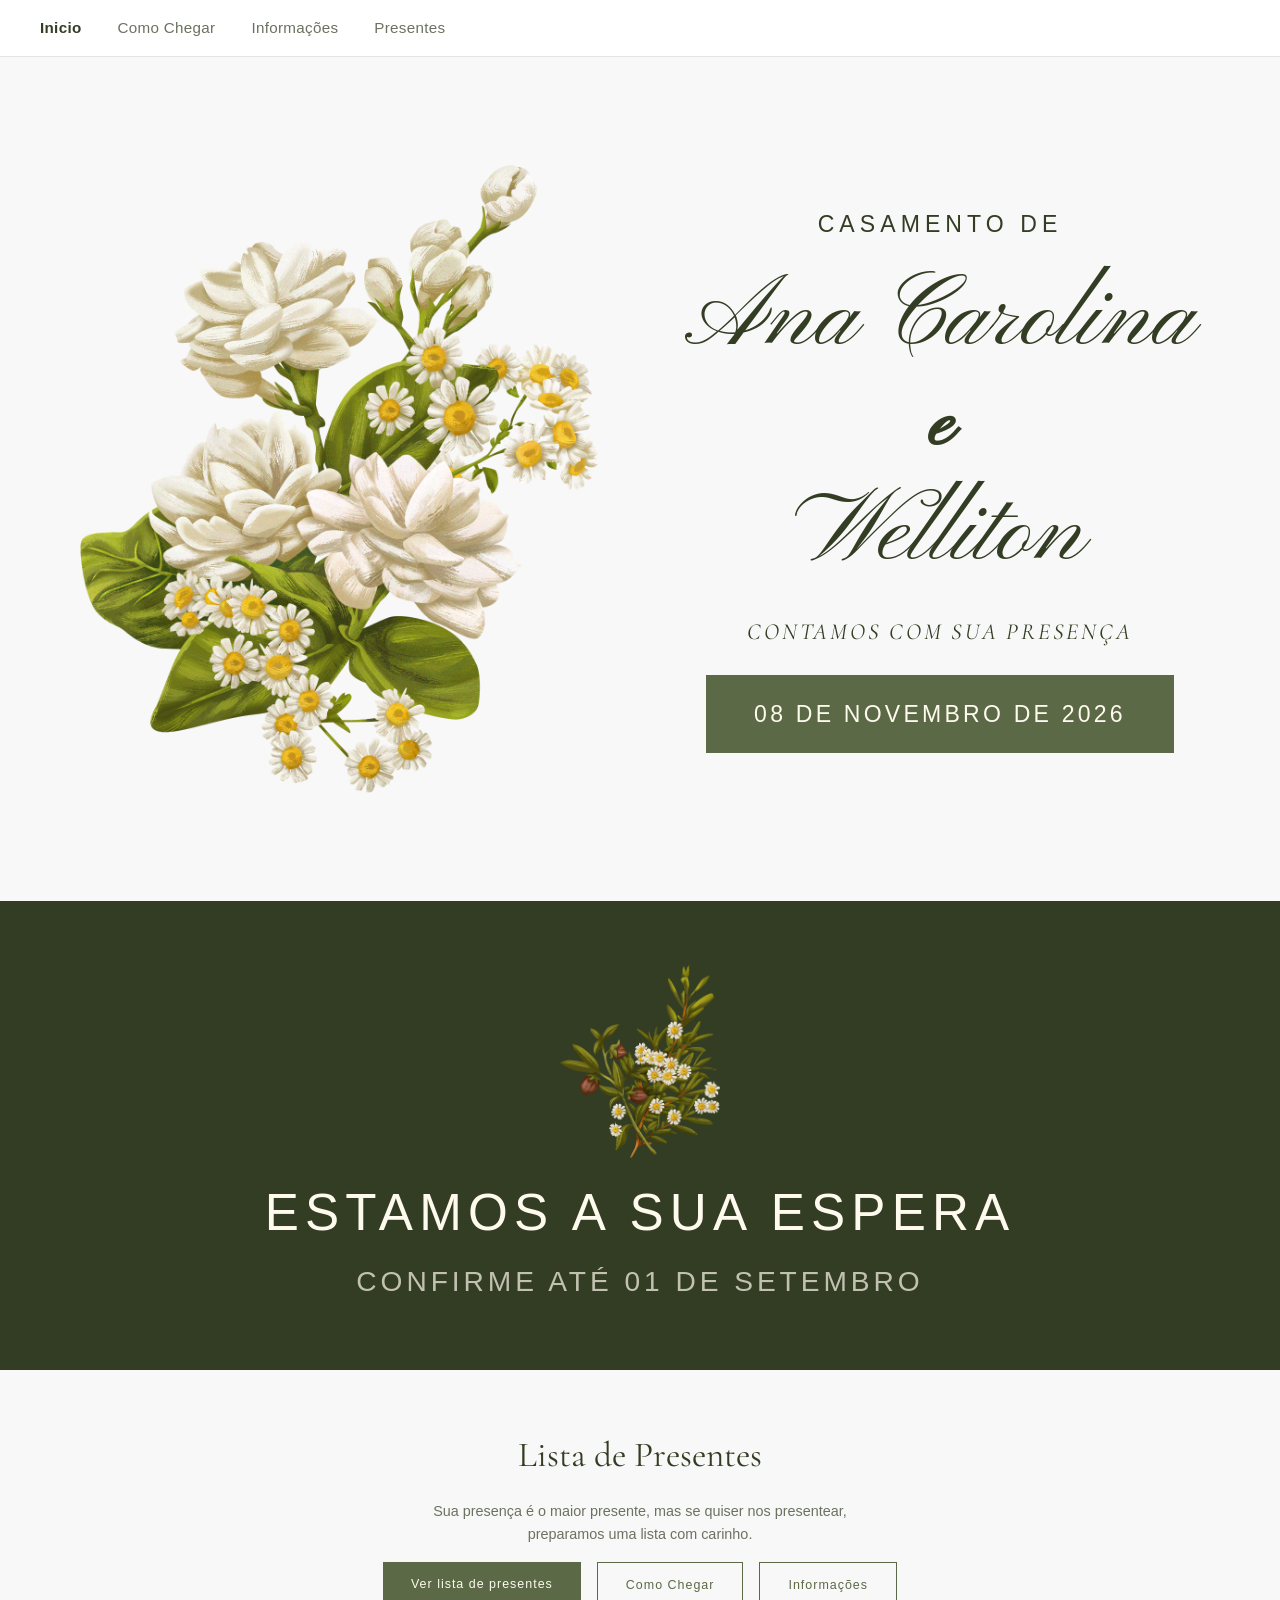
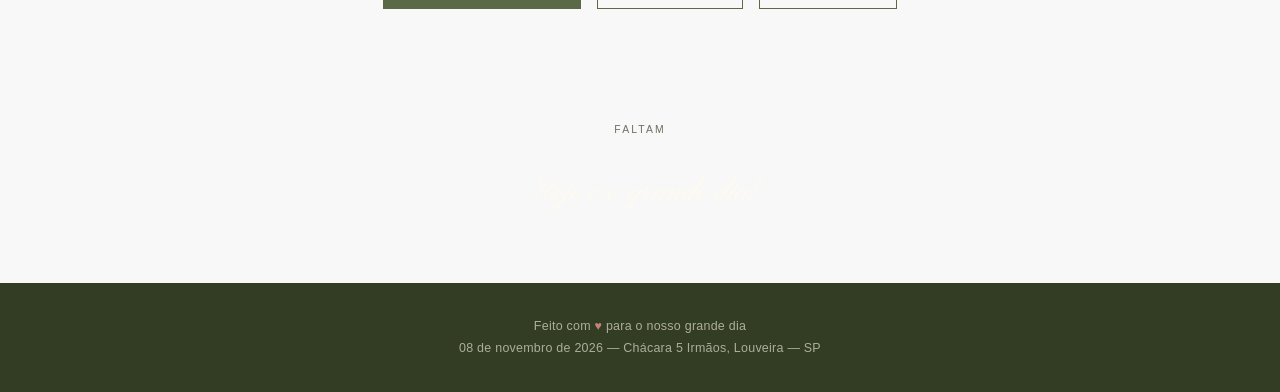
==== commit 81550aef: "Aumenta fonte do menu, ajusta texto de presentes e adiciona seção de links na home Aumenta o tamanho" ====
--- a/index.html
+++ b/index.html
@@ -50,6 +50,17 @@
       <img class="dark-band__flower" src="assets/images/e758992839e4e26e78a0bee443cef028.png" alt="" aria-hidden="true" />
       <p class="dark-band__title">Estamos a sua espera</p>
       <p class="dark-band__sub">Confirme até 01 de setembro</p>
+    </section>
+
+    <!-- Lista de presentes e localização -->
+    <section class="gifts-cta">
+      <p class="gifts-cta__title">Lista de Presentes</p>
+      <p class="gifts-cta__sub">Sua presença é o maior presente, mas se quiser nos presentear, preparamos uma lista com carinho.</p>
+      <div class="gifts-cta__actions">
+        <a class="btn btn-primary" href="presentes.html">Ver lista de presentes</a>
+        <a class="btn btn-outline" href="como-chegar.html">Como Chegar</a>
+        <a class="btn btn-outline" href="informacoes.html">Informações</a>
+      </div>
     </section>
 
     <!-- Contador regressivo -->
--- a/assets/css/style.css
+++ b/assets/css/style.css
@@ -79,7 +79,7 @@
 .nav__inner {
   display: flex;
   align-items: center;
-  justify-content: flex-end;
+  justify-content: flex-start;
   height: 56px;
   padding: 0 40px;
 }
@@ -92,7 +92,7 @@
 
 .nav__links a {
   font-family: var(--font-ui);
-  font-size: .82rem;
+  font-size: .95rem;
   color: var(--color-muted);
   letter-spacing: .02em;
   font-weight: 400;
@@ -243,6 +243,39 @@
   font-weight: 400;
 }
 
+/* ---------- Gifts CTA ---------- */
+.gifts-cta {
+  text-align: center;
+  padding: 56px 24px;
+  background: var(--color-bg);
+  display: flex;
+  flex-direction: column;
+  align-items: center;
+  gap: 16px;
+}
+
+.gifts-cta__title {
+  font-family: var(--font-serif);
+  font-size: clamp(1.6rem, 3vw, 2.2rem);
+  color: var(--color-text);
+  font-weight: 400;
+}
+
+.gifts-cta__sub {
+  font-family: var(--font-ui);
+  font-size: .9rem;
+  color: var(--color-muted);
+  max-width: 480px;
+  line-height: 1.6;
+}
+
+.gifts-cta__actions {
+  display: flex;
+  gap: 16px;
+  flex-wrap: wrap;
+  justify-content: center;
+}
+
 /* ---------- Countdown ---------- */
 .countdown-section {
   text-align: center;
@@ -338,11 +371,12 @@
 }
 
 .page-header__title {
-  font-family: var(--font-script);
-  font-size: clamp(2.4rem, 5vw, 3.8rem);
-  font-weight: 400;
-  color: var(--color-text);
-  line-height: 1.1;
+  font-family: var(--font-serif);
+  font-size: clamp(2rem, 4.5vw, 3rem);
+  font-weight: 400;
+  letter-spacing: 0.5px;
+  color: var(--color-text);
+  line-height: 1.15;
 }
 
 .page-header__sub {
@@ -475,6 +509,32 @@
   color: var(--color-muted);
   font-size: .9rem;
   font-family: var(--font-ui);
+}
+
+.payment-valor-label {
+  display: block;
+  margin: 8px 0 4px;
+  font-size: .85rem;
+  color: var(--color-muted);
+  font-family: var(--font-ui);
+}
+
+.payment-valor-input {
+  width: 160px;
+  max-width: 100%;
+  padding: 10px 12px;
+  font-size: 1.4rem;
+  font-weight: 600;
+  text-align: center;
+  color: var(--color-accent);
+  font-family: var(--font-ui);
+  border: 1px solid var(--color-border, #ccc);
+  border-radius: 6px;
+}
+
+.payment-valor-input:focus {
+  outline: none;
+  border-color: var(--color-accent);
 }
 
 .qr-wrapper {
@@ -693,7 +753,7 @@
 @media (max-width: 600px) {
   .nav__inner { padding: 0 20px; }
   .nav__links { gap: 18px; }
-  .nav__links a { font-size: .75rem; }
+  .nav__links a { font-size: .9rem; }
   .hero__content { padding: 32px 20px 48px; gap: 16px; }
   .hero__name-line { font-size: clamp(3rem, 13vw, 4.2rem); }
   .hero__date-btn { padding: 16px 32px; }
